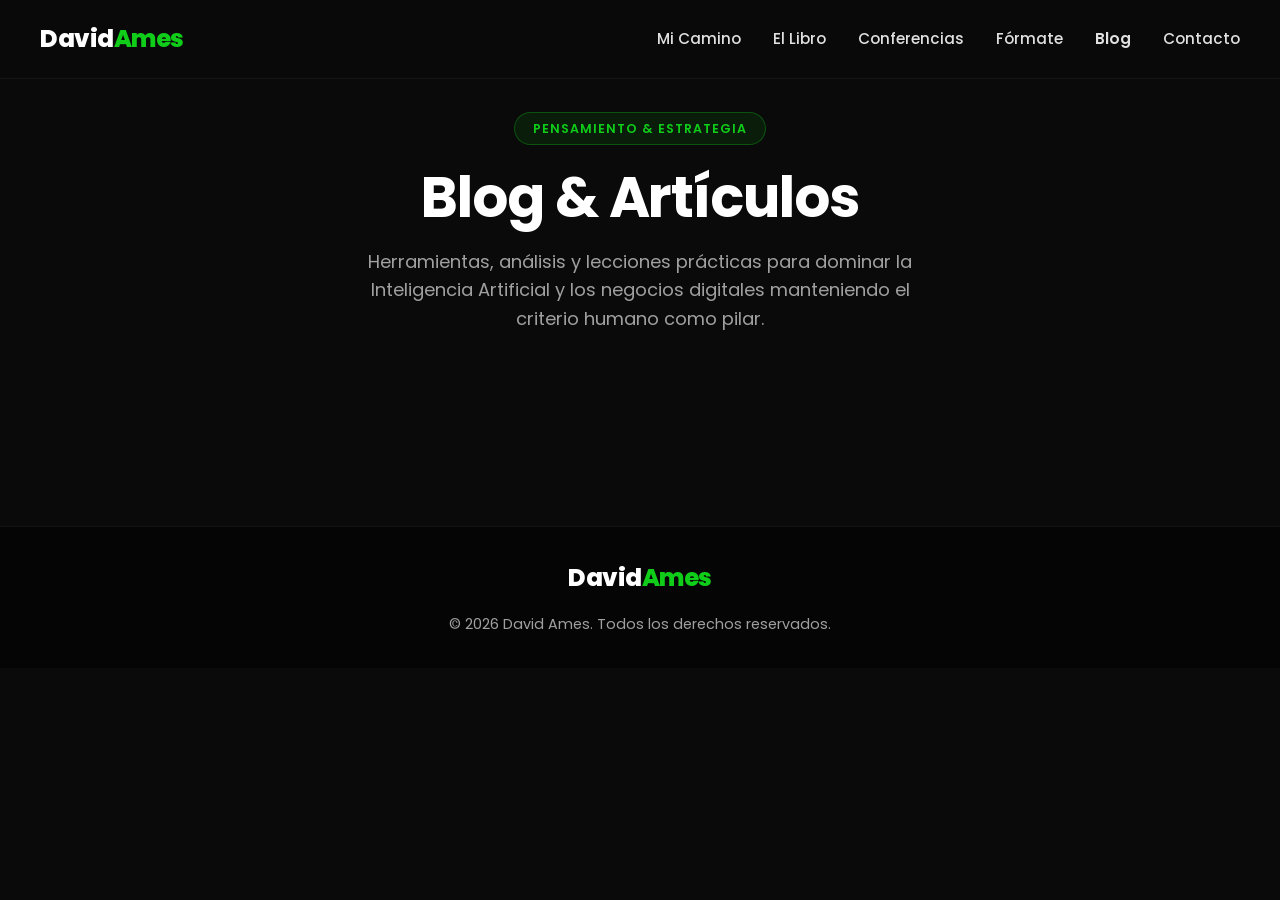
==== blog.html @ d7a1002a "Implementar infraestructura y página de Blog" ====
<!DOCTYPE html>
<html lang="es">
<head>
    <meta charset="UTF-8">
    <meta name="viewport" content="width=device-width, initial-scale=1.0">

    <!-- SEO Primario -->
    <title>Blog & Estrategia | David Ames — Marketing Digital e IA</title>
    <meta name="description" content="Artículos, guías y reflexiones prácticas sobre Inteligencia Artificial, Marketing Estratégico y Criterio Humano por David Ames.">
    <meta name="keywords" content="David Ames blog, marketing digital, inteligencia artificial, liderazgo, estrategia digital, conferencias">
    <meta name="author" content="David Ames">
    <link rel="canonical" href="https://davidamesc.com/blog.html">

    <!-- Favicon -->
    <link rel="icon" type="image/svg+xml" href="favicon.svg">

    <!-- Open Graph / Redes Sociales -->
    <meta property="og:type" content="website">
    <meta property="og:url" content="https://davidamesc.com/blog.html">
    <meta property="og:title" content="Blog & Estrategia | David Ames">
    <meta property="og:description" content="Artículos, guías y reflexiones prácticas sobre Inteligencia Artificial y Marketing con criterio humano.">
    <meta property="og:image" content="https://davidamesc.com/og-image.jpg">
    <meta property="og:locale" content="es_ES">
    <meta property="og:site_name" content="David Ames">

    <!-- Twitter / X Cards -->
    <meta name="twitter:card" content="summary_large_image">
    <meta name="twitter:url" content="https://davidamesc.com/blog.html">
    <meta name="twitter:title" content="Blog & Estrategia | David Ames">
    <meta name="twitter:description" content="Artículos y guías de IA y Marketing con propósito y criterio humano.">
    <meta name="twitter:image" content="https://davidamesc.com/og-image.jpg">

    <!-- Google Fonts: Poppins -->
    <link rel="preconnect" href="https://fonts.googleapis.com">
    <link rel="preconnect" href="https://fonts.gstatic.com" crossorigin>
    <link href="https://fonts.googleapis.com/css2?family=Poppins:wght@300;400;500;600;700;800&display=swap" rel="stylesheet">

    <link rel="stylesheet" href="styles.css">
</head>
<body>

    <!-- Header / Navbar -->
    <header id="navbar">
        <div class="nav-container">
            <a href="index.html" class="logo">David<span>Ames</span></a>
            <button class="hamburger" id="hamburger" aria-label="Abrir menú">☰</button>
            <nav class="nav-links" id="nav-links">
                <a href="index.html#mi-camino">Mi Camino</a>
                <a href="index.html#el-libro">El Libro</a>
                <a href="index.html#conferencias">Conferencias</a>
                <a href="index.html#formate">Fórmate</a>
                <a href="blog.html" class="highlight" style="font-weight: 600;">Blog</a>
                <a href="index.html#contacto">Contacto</a>
            </nav>
        </div>
    </header>

    <!-- Main Content -->
    <main>
        <!-- Hero del Blog -->
        <section class="blog-header container">
            <span class="blog-badge reveal">Pensamiento & Estrategia</span>
            <h1 class="section-title reveal">Blog & Artículos</h1>
            <p class="section-subtitle reveal">
                Herramientas, análisis y lecciones prácticas para dominar la Inteligencia Artificial y los negocios digitales manteniendo el criterio humano como pilar.
            </p>
        </section>

        <!-- Grilla de Artículos -->
        <section class="container" style="padding-left: 1.5rem; padding-right: 1.5rem;">
            <div class="blog-grid" id="blog-grid">
                
                <!-- ============================================================
                     AQUÍ SE INSERTAN LAS TARJETAS (La más reciente primero)
                     ============================================================ -->

            </div>
        </section>
    </main>

    <!-- Footer -->
    <footer>
        <div class="container" style="text-align: center;">
            <div style="font-size: 1.5rem; font-weight: 800; margin-bottom: 1rem; color: var(--color-white); letter-spacing: -0.02em;">
                David<span style="color: var(--color-primary);">Ames</span>
            </div>
            <p>&copy; 2026 David Ames. Todos los derechos reservados.</p>
        </div>
    </footer>

    <!-- Scripts -->
    <script src="script.js"></script>
</body>
</html>
---- styles.css ----
/* CSS Variables */
:root {
    --color-primary: #10cd19; /* Verde */
    --color-primary-dark: #0b9e12;
    --color-accent: #FFD700; /* Amarillo */
    --color-white: #FFFFFF;
    --color-black: #000000;
    --color-bg: #0a0a0a;
    --color-bg-alt: #111111;
    --color-text: #e0e0e0;
    --color-text-muted: #a0a0a0;
    --color-border: #222222;

    --transition: all 0.3s cubic-bezier(0.25, 0.8, 0.25, 1);
    --section-padding: clamp(4rem, 10vw, 8rem) 2rem;
    --max-width: 1200px;
}

/* Reset & BaseStyles */
* {
    margin: 0;
    padding: 0;
    box-sizing: border-box;
}

html {
    scroll-behavior: smooth;
    font-size: 16px;
}

body {
    font-family: 'Poppins', sans-serif;
    background-color: var(--color-bg);
    color: var(--color-text);
    line-height: 1.6;
    overflow-x: hidden;
}

h1, h2, h3, h4, h5, h6 {
    color: var(--color-white);
    line-height: 1.2;
    font-weight: 700;
}

a {
    text-decoration: none;
    color: inherit;
}

ul {
    list-style: none;
}

img {
    max-width: 100%;
    display: block;
}

.container {
    width: 100%;
    max-width: var(--max-width);
    margin: 0 auto;
}

.section-title {
    text-align: center;
    font-size: clamp(2rem, 5vw, 3.5rem);
    margin-bottom: 1rem;
    letter-spacing: -0.02em;
}

.section-subtitle {
    text-align: center;
    color: var(--color-text-muted);
    font-size: 1.125rem;
    margin-bottom: 4rem;
    max-width: 600px;
    margin-inline: auto;
}

.highlight {
    color: var(--color-primary);
}

/* Buttons */
.btn {
    display: inline-flex;
    align-items: center;
    justify-content: center;
    padding: 1rem 2rem;
    border-radius: 50px;
    font-weight: 600;
    font-size: 1rem;
    cursor: pointer;
    transition: var(--transition);
    border: none;
    text-align: center;
}

.btn-primary {
    background-color: var(--color-primary);
    color: var(--color-black);
    box-shadow: 0 4px 20px rgba(16, 205, 25, 0.3);
}

.btn-primary:hover {
    background-color: var(--color-primary-dark);
    transform: translateY(-3px);
    box-shadow: 0 6px 25px rgba(16, 205, 25, 0.4);
}

.btn-outline {
    background-color: transparent;
    color: var(--color-primary);
    border: 2px solid var(--color-primary);
}

.btn-outline:hover {
    background-color: rgba(16, 205, 25, 0.15);
    box-shadow: 0 0 15px rgba(16, 205, 25, 0.3);
    transform: translateY(-3px);
}

.btn-text {
    color: var(--color-white);
    padding: 1rem;
    position: relative;
}

.btn-text::after {
    content: '';
    position: absolute;
    bottom: 10px;
    left: 50%;
    transform: translateX(-50%);
    width: 0;
    height: 2px;
    background-color: var(--color-primary);
    transition: var(--transition);
}

.btn-text:hover::after {
    width: 80%;
}

/* Animations */
.reveal {
    opacity: 0;
    transform: translateY(30px);
    transition: all 0.8s cubic-bezier(0.5, 0, 0, 1);
}

.reveal.active {
    opacity: 1;
    transform: translateY(0);
}

/* ---------- Navbar ---------- */
header {
    position: fixed;
    top: 0;
    left: 0;
    width: 100%;
    padding: 1.25rem 2rem;
    z-index: 1000;
    background: rgba(10, 10, 10, 0.85);
    backdrop-filter: blur(10px);
    border-bottom: 1px solid rgba(255, 255, 255, 0.05);
    transition: var(--transition);
}

.nav-container {
    display: flex;
    justify-content: space-between;
    align-items: center;
    max-width: var(--max-width);
    margin: 0 auto;
}

.logo {
    font-size: 1.5rem;
    font-weight: 800;
    color: var(--color-white);
    letter-spacing: -0.02em;
}

.logo span {
    color: var(--color-primary);
}

.nav-links {
    display: flex;
    gap: 2rem;
}

.nav-links a {
    font-size: 0.95rem;
    font-weight: 500;
    color: var(--color-text);
    transition: var(--transition);
}

.nav-links a:hover {
    color: var(--color-primary);
}

.hamburger {
    display: none;
    cursor: pointer;
    background: none;
    border: none;
    color: var(--color-white);
    font-size: 1.5rem;
}

@media (max-width: 900px) {
    .nav-links {
        position: fixed;
        top: 70px;
        right: -100%;
        flex-direction: column;
        background: var(--color-bg-alt);
        width: 100%;
        text-align: center;
        padding: 2rem 0;
        transition: var(--transition);
        border-bottom: 1px solid var(--color-border);
        gap: 1.5rem;
    }

    .nav-links.active {
        right: 0;
    }

    .hamburger {
        display: block;
    }
}

/* ---------- Hero ---------- */
.hero {
    min-height: 100vh;
    display: flex;
    align-items: center;
    position: relative;
    padding: 8rem 2rem 4rem;
    background: radial-gradient(circle at 50% 30%, rgba(16, 205, 25, 0.08) 0%, transparent 50%), var(--color-bg);
    overflow: hidden;
}

.hero-content {
    max-width: 900px;
    margin: 0 auto;
    text-align: center;
    position: relative;
    z-index: 2;
}

.hero h1 {
    font-size: clamp(2.5rem, 8vw, 5rem);
    margin-bottom: 1.5rem;
    line-height: 1.1;
    letter-spacing: -0.03em;
}

.hero p {
    font-size: clamp(1.1rem, 2.5vw, 1.25rem);
    color: var(--color-text-muted);
    margin-bottom: 3rem;
    max-width: 700px;
    margin-inline: auto;
}

.hero-ctas {
    display: flex;
    gap: 1rem;
    justify-content: center;
    flex-wrap: wrap;
}


/* ---------- El Libro ---------- */
.book-section {
    background-color: var(--color-bg-alt);
    padding: var(--section-padding);
}

.book-container {
    display: grid;
    grid-template-columns: 1fr;
    gap: 4rem;
    align-items: center;
    max-width: 1000px;
    background: linear-gradient(145deg, #161616, #111111);
    border: 1px solid var(--color-border);
    border-radius: 24px;
    padding: clamp(2rem, 5vw, 4rem);
    margin: 0 auto;
    text-align: center;
    position: relative;
    overflow: hidden;
}

@media (min-width: 900px) {
    .book-container {
        grid-template-columns: 1.1fr 0.9fr;
        text-align: left;
    }
}

.book-container::before {
    content: '';
    position: absolute;
    top: 0;
    left: 0;
    width: 100%;
    height: 4px;
    background: linear-gradient(90deg, var(--color-primary), var(--color-accent));
}

.book-content h2 {
    font-size: clamp(2rem, 4vw, 3rem);
    margin-bottom: 1rem;
}

.book-phrase {
    font-size: 1.25rem;
    font-style: italic;
    color: var(--color-accent);
    margin-bottom: 2.5rem;
}

.progress-container {
    margin-bottom: 2.5rem;
    text-align: left;
}

.progress-label {
    display: flex;
    justify-content: space-between;
    margin-bottom: 0.5rem;
    font-weight: 500;
    font-size: 0.9rem;
    color: var(--color-text-muted);
}

.progress-bar-bg {
    width: 100%;
    height: 8px;
    background: rgba(255,255,255,0.1);
    border-radius: 4px;
    overflow: hidden;
}

.progress-fill {
    height: 100%;
    background: var(--color-primary);
    width: 0%; /* Animado por JS */
    border-radius: 4px;
    position: relative;
    box-shadow: 0 0 15px rgba(16, 205, 25, 0.5);
    transition: width 1.5s cubic-bezier(0.1, 0.7, 0.1, 1);
}

.progress-fill::after {
    content: '';
    position: absolute;
    top: 0;
    left: 0;
    right: 0;
    bottom: 0;
    background: linear-gradient(90deg, transparent, rgba(255,255,255,0.4), transparent);
    animation: shimmer 2s infinite;
}

@keyframes shimmer {
    0% { transform: translateX(-100%); }
    100% { transform: translateX(100%); }
}

/* Chapters Accordion */
.chapters-accordion {
    margin-bottom: 2.5rem;
    text-align: left;
}

.chapters-summary {
    display: inline-flex;
    align-items: center;
    padding: 0.8rem 1.5rem;
    background: rgba(255,255,255,0.05);
    border: 1px solid var(--color-border);
    border-radius: 50px;
    color: var(--color-text);
    font-weight: 500;
    cursor: pointer;
    user-select: none;
    transition: var(--transition);
}

.chapters-summary:hover {
    background: rgba(16, 205, 25, 0.1);
    color: var(--color-primary);
    border-color: rgba(16, 205, 25, 0.3);
}

.chapters-accordion[open] .chapters-summary {
    margin-bottom: 1.5rem;
    background: rgba(16, 205, 25, 0.1);
    color: var(--color-primary);
    border-color: rgba(16, 205, 25, 0.3);
}

.chapters-accordion .book-chapters {
    margin: 0;
    padding: 1.5rem;
    background: rgba(0,0,0,0.3);
    border-radius: 16px;
    border: 1px solid rgba(255,255,255,0.05);
    animation: slideDown 0.3s ease-out;
}

@keyframes slideDown {
    from { opacity: 0; transform: translateY(-10px); }
    to { opacity: 1; transform: translateY(0); }
}

.chapters-title {
    font-size: 1.1rem;
    color: var(--color-primary);
    margin-bottom: 1.2rem;
    font-weight: 600;
}

.chapters-list {
    display: flex;
    flex-direction: column;
}

.chapters-list li.chapter-item {
    display: flex;
    flex-direction: column;
    gap: 0.1rem;
    margin-bottom: 1.2rem;
}

.chapter-header {
    display: flex;
    align-items: center;
    gap: 1rem;
    color: var(--color-white);
    font-size: 1.05rem;
    font-weight: 600;
}

.chapter-subtitle {
    color: var(--color-text-muted);
    font-size: 0.85rem;
    padding-left: 2.5rem;
    line-height: 1.4;
}

.chapter-num {
    font-weight: 800;
    color: rgba(255,255,255,0.1);
    font-size: 1.5rem;
    line-height: 1;
}

/* Podcast Hype */
.podcast-hype {
    display: flex;
    align-items: center;
    gap: 1.5rem;
    text-align: left;
    background: linear-gradient(90deg, rgba(16, 205, 25, 0.1), transparent);
    padding: 1.5rem;
    border-radius: 16px;
    border-left: 4px solid var(--color-primary);
    margin-bottom: 2.5rem;
}

.podcast-icon {
    font-size: 2.5rem;
    line-height: 1;
}

.podcast-info h4 {
    font-size: 1.1rem;
    margin-bottom: 0.3rem;
    color: var(--color-white);
}

.podcast-info p {
    font-size: 0.9rem;
    color: var(--color-text-muted);
}

.optin-form {
    display: flex;
    gap: 1rem;
    flex-direction: column;
    width: 100%;
}

.optin-form input[type="email"] {
    flex-grow: 1;
    min-width: 220px;
}

@media (min-width: 600px) {
    .optin-form {
        flex-direction: row;
        flex-wrap: wrap;
    }
    .optin-form button {
        flex-shrink: 0;
    }
}

/* 3D Book Mockup */
.book-mockup-wrapper {
    position: relative;
    perspective: 1000px;
    display: flex;
    justify-content: center;
    align-items: center;
    padding: 2rem 0;
}

.book-mockup-glow {
    position: absolute;
    width: 200px;
    height: 300px;
    background: var(--color-primary);
    filter: blur(80px);
    opacity: 0.2;
    z-index: 1;
    top: 50%;
    left: 50%;
    transform: translate(-50%, -50%);
}

.book-mockup {
    position: relative;
    z-index: 2;
    width: 240px;
    height: 340px;
    background: linear-gradient(135deg, #1a1a1a, #050505);
    border-radius: 3px 12px 12px 3px;
    box-shadow: 
        inset 4px 0 10px rgba(0,0,0,0.5),
        inset -1px 0 2px rgba(255,255,255,0.1),
        30px 20px 40px rgba(0,0,0,0.8),
        -5px 0 10px rgba(16,205,25,0.2);
    transform: rotateY(-20deg) rotateX(5deg);
    transition: transform 0.5s ease, box-shadow 0.5s ease;
    border-left: 8px solid #000;
    display: flex;
    flex-direction: column;
    justify-content: center;
    align-items: center;
    text-align: center;
    padding: 2rem;
    border-right: 1px solid rgba(255,255,255,0.05);
}

@media (min-width: 900px) {
    .book-mockup {
        width: 280px;
        height: 400px;
    }
    .book-mockup-glow {
        width: 240px;
        height: 360px;
    }
}

.book-mockup:hover {
    transform: rotateY(-5deg) rotateX(0deg) scale(1.05);
    box-shadow: 
        inset 4px 0 10px rgba(0,0,0,0.5),
        inset -1px 0 2px rgba(255,255,255,0.2),
        15px 15px 30px rgba(0,0,0,0.6),
        -5px 0 10px rgba(16,205,25,0.4);
}

.book-cover {
    display: flex;
    flex-direction: column;
    align-items: center;
    justify-content: center;
    height: 100%;
    width: 100%;
    border: 1px solid rgba(255,255,255,0.05);
    padding: 1.5rem;
    border-radius: 4px 8px 8px 4px;
}

.book-author {
    color: var(--color-primary);
    font-size: 0.85rem;
    letter-spacing: 2px;
    text-transform: uppercase;
    margin-bottom: auto;
    font-weight: 500;
}

.book-title {
    font-size: 2.2rem;
    line-height: 1.1;
    margin: 2rem 0;
    font-weight: 700;
    color: var(--color-white);
}

.book-badge {
    margin-top: auto;
    background: rgba(16, 205, 25, 0.1);
    color: var(--color-primary);
    padding: 0.4rem 1rem;
    border-radius: 50px;
    font-size: 0.75rem;
    font-weight: 600;
    border: 1px solid rgba(16, 205, 25, 0.3);
    text-transform: uppercase;
}

.optin-form input {
    flex: 1;
    padding: 1rem 1.5rem;
    border-radius: 50px;
    border: 1px solid var(--color-border);
    background: rgba(0,0,0,0.5);
    color: var(--color-white);
    font-family: inherit;
    outline: none;
    transition: var(--transition);
}

.optin-form input:focus {
    border-color: var(--color-primary);
    background: rgba(0,0,0,0.8);
}

/* ---------- Mi Camino ---------- */
.timeline-section {
    padding: var(--section-padding);
    background-color: var(--color-bg);
}

.timeline {
    max-width: 800px;
    margin: 0 auto 5rem;
    position: relative;
}

.timeline::before {
    content: '';
    position: absolute;
    top: 0;
    bottom: 0;
    left: 20px;
    width: 2px;
    background: var(--color-border);
}

@media (min-width: 768px) {
    .timeline::before {
        left: 50%;
        transform: translateX(-50%);
    }
}

.timeline-item {
    position: relative;
    margin-bottom: 4rem;
    width: 100%;
}

.timeline-item:last-child {
    margin-bottom: 0;
}

.timeline-icon {
    position: absolute;
    left: 0;
    top: 0;
    width: 42px;
    height: 42px;
    background: var(--color-bg);
    border: 2px solid var(--color-primary);
    border-radius: 50%;
    display: flex;
    align-items: center;
    justify-content: center;
    font-size: 1.2rem;
    z-index: 2;
}

.timeline-content {
    margin-left: 70px;
    background: var(--color-bg-alt);
    padding: 2rem;
    border-radius: 16px;
    border: 1px solid var(--color-border);
    transition: var(--transition);
}

.timeline-content:hover {
    border-color: var(--color-primary);
    transform: translateY(-5px);
    box-shadow: 0 10px 30px rgba(0,0,0,0.5);
}

.timeline-content h3 {
    font-size: 1.5rem;
    margin-bottom: 0.5rem;
    color: var(--color-white);
}

.timeline-content p {
    color: var(--color-text-muted);
}

@media (min-width: 768px) {
    .timeline-item {
        display: flex;
        justify-content: flex-start;
        width: 100%;
    }
    .timeline-item:nth-child(even) {
        margin-left: 0;
        justify-content: flex-end;
    }
    .timeline-icon {
        left: 50%;
        transform: translateX(-50%);
    }
    .timeline-item:nth-child(odd) .timeline-content {
        width: calc(50% - 40px);
        margin-left: 0;
        margin-right: 0;
        text-align: right;
    }
    .timeline-item:nth-child(even) .timeline-content {
        width: calc(50% - 40px);
        margin-left: 0;
        margin-right: 0;
        text-align: left;
    }
}

@media (max-width: 767px) {
    .timeline::before { left: 15px; }
    .timeline-icon { width: 30px; height: 30px; font-size: 1rem; }
    .timeline-content { margin-left: 45px; padding: 1.5rem 1rem; }
    .timeline-content h3 { font-size: 1.3rem; }
}

.mantra {
    text-align: center;
    font-size: clamp(1.5rem, 3vw, 2.5rem);
    font-weight: 700;
    max-width: 900px;
    margin: 0 auto;
    line-height: 1.4;
    background: linear-gradient(135deg, var(--color-white), var(--color-text-muted));
    -webkit-background-clip: text;
    background-clip: text;
    -webkit-text-fill-color: transparent;
}

.mantra span {
    color: var(--color-primary);
    -webkit-text-fill-color: var(--color-primary);
}

/* ---------- Lo que cambio en ti ---------- */
.before-after-section {
    padding: var(--section-padding);
    background-color: var(--color-bg-alt);
}

.avatar-title {
    font-size: 1.5rem;
    color: var(--color-white);
    margin-bottom: 2rem;
    text-align: center;
    border-bottom: 1px solid rgba(255,255,255,0.05);
    padding-bottom: 1rem;
}

.ba-grid {
    display: grid;
    grid-template-columns: 1fr;
    gap: 2rem;
}

@media (min-width: 768px) {
    .ba-grid {
        grid-template-columns: 1fr 1fr;
    }
}

.ba-card {
    padding: 3rem;
    border-radius: 20px;
    background: var(--color-bg);
    border: 1px solid var(--color-border);
    position: relative;
    overflow: hidden;
    transition: var(--transition);
}

.ba-card:hover {
    transform: translateY(-5px);
}

.ba-card.before {
    border-top: 4px solid #ff4d4d;
}

.ba-card.after {
    border-top: 4px solid var(--color-primary);
}

.ba-label {
    display: inline-block;
    padding: 0.4rem 1rem;
    border-radius: 50px;
    font-size: 0.8rem;
    font-weight: 700;
    text-transform: uppercase;
    letter-spacing: 1px;
    margin-bottom: 2rem;
}

.before .ba-label { background: rgba(255, 77, 77, 0.1); color: #ff4d4d; }
.after .ba-label { background: rgba(16, 205, 25, 0.1); color: var(--color-primary); }

.ba-card h3 {
    font-size: 1.8rem;
    margin-bottom: 1rem;
}

.ba-list {
    margin-top: 1.5rem;
}

.ba-list li {
    position: relative;
    padding-left: 2rem;
    margin-bottom: 1rem;
    color: var(--color-text-muted);
}

.ba-list li::before {
    content: '✕';
    position: absolute;
    left: 0;
    top: 0;
    color: #ff4d4d;
    font-weight: bold;
}

.after .ba-list li::before {
    content: '✓';
    color: var(--color-primary);
}

.after .ba-list li {
    color: var(--color-text);
}

/* ---------- Conferencias ---------- */
.conferences-section {
    padding: var(--section-padding);
    background-color: var(--color-bg);
    position: relative;
    overflow: hidden;
}

.conf-grid {
    display: grid;
    grid-template-columns: 1fr;
    gap: 4rem;
    align-items: center;
}

@media (min-width: 900px) {
    .conf-grid {
        grid-template-columns: 1fr 1fr;
    }
}

.conf-badge {
    display: inline-block;
    padding: 0.5rem 1.2rem;
    background: rgba(16, 205, 25, 0.1);
    color: var(--color-primary);
    border-radius: 50px;
    font-size: 0.85rem;
    font-weight: 700;
    text-transform: uppercase;
    letter-spacing: 1px;
    margin-bottom: 1.5rem;
    border: 1px solid rgba(16, 205, 25, 0.3);
}

.conf-content h2 {
    font-size: clamp(2.5rem, 5vw, 4rem);
    margin-bottom: 1.5rem;
    line-height: 1.1;
}

.conf-content p {
    font-size: 1.2rem;
    color: var(--color-text-muted);
    margin-bottom: 2rem;
}

.conf-features-list {
    display: flex;
    flex-direction: column;
    gap: 1rem;
    margin-bottom: 3rem;
}

.conf-feature {
    display: flex;
    align-items: center;
    gap: 1rem;
    font-size: 1.1rem;
    color: var(--color-white);
}

.conf-feature span {
    color: var(--color-primary);
    font-size: 1.2rem;
    font-weight: bold;
}

.conf-feature strong {
    font-weight: 600;
}

.conf-image-wrapper {
    position: relative;
    width: 100%;
    border-radius: 24px;
}

.conf-image {
    width: 100%;
    border-radius: 24px;
    position: relative;
    z-index: 2;
    box-shadow: 0 20px 50px rgba(0,0,0,0.5);
    border: 1px solid rgba(255,255,255,0.05); /* Soft premium border */
}

.conf-image-glow {
    position: absolute;
    top: 50%;
    left: 50%;
    transform: translate(-50%, -50%);
    width: 80%;
    height: 80%;
    background: var(--color-primary);
    filter: blur(100px);
    opacity: 0.15;
    z-index: 1;
}

/* ---------- Fórmate ---------- */
.formate-section {
    padding: var(--section-padding);
    background-color: var(--color-bg-alt);
}

.pillars-grid {
    display: grid;
    grid-template-columns: 1fr;
    gap: 2rem;
}

@media (min-width: 768px) {
    .pillars-grid {
        grid-template-columns: 1fr 1fr;
    }
}

.pillar-card {
    background: linear-gradient(180deg, var(--color-bg), #050505);
    border: 1px solid var(--color-border);
    border-radius: 24px;
    padding: 3rem;
    transition: var(--transition);
    display: flex;
    flex-direction: column;
    height: 100%;
}

.pillar-card:hover {
    border-color: rgba(16, 205, 25, 0.3);
    box-shadow: 0 10px 40px rgba(0,0,0,0.4);
}

.pillar-icon {
    width: 60px;
    height: 60px;
    background: rgba(16, 205, 25, 0.1);
    color: var(--color-primary);
    border-radius: 16px;
    display: flex;
    align-items: center;
    justify-content: center;
    font-size: 1.8rem;
    margin-bottom: 1.5rem;
}

.pillar-card h3 {
    font-size: 1.8rem;
    margin-bottom: 1rem;
}

.pillar-card > p {
    color: var(--color-text-muted);
    margin-bottom: 2rem;
    flex-grow: 1;
}

.course-features {
    display: flex;
    flex-direction: column;
    gap: 1rem;
    margin-bottom: 2.5rem;
    margin-top: auto;
}

.course-features li {
    position: relative;
    padding-left: 1.8rem;
    color: var(--color-text);
    font-size: 0.95rem;
}

.course-features li::before {
    content: '✓';
    position: absolute;
    left: 0;
    top: 0;
    color: var(--color-primary);
    font-weight: bold;
    font-size: 1.1rem;
}

.course-features strong {
    color: var(--color-white);
    font-weight: 600;
}

.pillar-card .btn {
    width: 100%;
}

/* ---------- Testimonios ---------- */
.testimonials-section {
    padding: var(--section-padding);
    background-color: var(--color-bg);
}

.test-grid {
    display: grid;
    grid-template-columns: 1fr;
    gap: 2rem;
}

@media (min-width: 768px) {
    .test-grid {
        grid-template-columns: repeat(auto-fit, minmax(300px, 1fr));
    }
}

.test-card {
    background: var(--color-bg-alt);
    padding: 2.5rem;
    border-radius: 20px;
    border: 1px solid var(--color-border);
    position: relative;
}

.quote-icon {
    position: absolute;
    top: 1.5rem;
    right: 1.5rem;
    font-size: 3rem;
    color: rgba(255,255,255,0.05);
    line-height: 1;
}

.test-text {
    font-size: 1.05rem;
    font-style: italic;
    margin-bottom: 2rem;
    color: var(--color-text);
    position: relative;
    z-index: 1;
}

.test-author {
    display: flex;
    align-items: center;
    gap: 1rem;
}

.author-avatar {
    width: 50px;
    height: 50px;
    border-radius: 50%;
    background: var(--color-border);
    display: flex;
    align-items: center;
    justify-content: center;
    color: var(--color-white);
    font-weight: 700;
}

.author-info h4 {
    font-size: 1rem;
    margin-bottom: 0.2rem;
}

.author-info p {
    font-size: 0.85rem;
    color: var(--color-text-muted);
}

/* ---------- Agenda ---------- */
.agenda-section {
    padding: clamp(4rem, 10vw, 8rem) 2rem;
    background: radial-gradient(circle at center, rgba(16, 205, 25, 0.1) 0%, #050505 80%);
    border-top: 1px solid rgba(16, 205, 25, 0.2);
    border-bottom: 1px solid rgba(16, 205, 25, 0.2);
    text-align: center;
    position: relative;
}

.agenda-content {
    max-width: 700px;
    margin: 0 auto;
}

.agenda-content h2 {
    font-size: clamp(2rem, 4vw, 3.5rem);
    margin-bottom: 1rem;
}

.agenda-content p {
    font-size: 1.2rem;
    margin-bottom: 3rem;
    color: rgba(255,255,255,0.8);
}

/* ---------- Contacto y Footer ---------- */
.contact-section {
    padding: var(--section-padding);
    background-color: var(--color-bg-alt);
}

.contact-grid {
    display: grid;
    grid-template-columns: 1fr;
    gap: 4rem;
    max-width: 1000px;
    margin: 0 auto;
}

@media (min-width: 768px) {
    .contact-grid {
        grid-template-columns: 1fr 1fr;
    }
}

.contact-info h2 {
    font-size: clamp(2rem, 4vw, 3rem);
    margin-bottom: 1rem;
}

.contact-info p {
    color: var(--color-text-muted);
    margin-bottom: 2rem;
    font-size: 1.1rem;
}

.social-links {
    display: flex;
    gap: 1rem;
    flex-wrap: wrap;
}

.social-btn {
    display: flex;
    align-items: center;
    justify-content: center;
    width: 45px;
    height: 45px;
    border-radius: 50%;
    background: var(--color-bg);
    border: 1px solid var(--color-border);
    color: var(--color-white);
    transition: var(--transition);
}

.social-btn:hover {
    background: var(--color-primary);
    color: var(--color-black);
    border-color: var(--color-primary);
    transform: translateY(-3px);
}

.contact-form {
    display: flex;
    flex-direction: column;
    gap: 1.5rem;
}

.form-group {
    display: flex;
    flex-direction: column;
    gap: 0.5rem;
}

.form-group input,
.form-group textarea {
    width: 100%;
    padding: 1rem;
    border-radius: 12px;
    border: 1px solid var(--color-border);
    background: var(--color-bg);
    color: var(--color-white);
    font-family: inherit;
    resize: vertical;
    transition: var(--transition);
}

.form-group input:focus,
.form-group textarea:focus {
    outline: none;
    border-color: var(--color-primary);
}

footer {
    background-color: #050505;
    padding: 2rem;
    text-align: center;
    border-top: 1px solid rgba(255,255,255,0.05);
}

footer p {
    color: var(--color-text-muted);
    font-size: 0.9rem;
}

/* ---------- Comunidad WhatsApp ---------- */
.whatsapp-section {
    padding: var(--section-padding);
    background-color: var(--color-bg);
}

.whatsapp-card {
    background: linear-gradient(135deg, #070f08 0%, #083d0b 50%, #10cd19 100%);
    border-radius: 24px;
    padding: 5rem 2rem;
    text-align: center;
    max-width: 850px;
    margin: 0 auto;
    box-shadow: 0 20px 60px rgba(16, 205, 25, 0.25), 0 0 0 1px rgba(16, 205, 25, 0.15);
    border: 1px solid rgba(16, 205, 25, 0.2);
    position: relative;
    overflow: hidden;
}

.whatsapp-card::before {
    content: '';
    position: absolute;
    top: -60px;
    right: -60px;
    width: 220px;
    height: 220px;
    border-radius: 50%;
    background: rgba(16, 205, 25, 0.15);
    filter: blur(40px);
    pointer-events: none;
}

.whatsapp-card h2 {
    font-size: clamp(2rem, 5vw, 3rem);
    color: var(--color-white);
    margin-bottom: 0.5rem;
}

.whatsapp-card p {
    font-size: 1.1rem;
    color: rgba(255, 255, 255, 0.9);
    margin-bottom: 2.5rem;
}

.btn-whatsapp {
    display: inline-flex;
    align-items: center;
    justify-content: center;
    padding: 1rem 2.5rem;
    border-radius: 50px;
    font-weight: 700;
    font-size: 1.1rem;
    cursor: pointer;
    text-align: center;
    background-color: var(--color-black);
    color: var(--color-primary);
    box-shadow: 0 8px 20px rgba(0,0,0,0.4);
    border: 2px solid rgba(16, 205, 25, 0.4);
    transition: var(--transition);
    position: relative;
    z-index: 1;
}

.btn-whatsapp:hover {
    background-color: var(--color-primary);
    color: var(--color-black);
    border-color: var(--color-primary);
    transform: translateY(-3px);
    box-shadow: 0 12px 30px rgba(16, 205, 25, 0.4);
}

/* ---------- Responsive Mobile Pequeño (<375px) ---------- */
@media (max-width: 375px) {
    .whatsapp-card {
        padding: 3rem 1.25rem;
    }

    .whatsapp-card h2 {
        font-size: 1.8rem;
    }

    .btn-whatsapp {
        width: 100%;
        font-size: 1rem;
        padding: 0.9rem 1.25rem;
    }

    .pillar-card,
    .ba-card,
    .test-card {
        padding: 1.5rem 1rem;
    }

    .hero {
        padding: 7rem 1.25rem 3rem;
    }

    .btn {
        padding: 0.85rem 1.5rem;
        font-size: 0.9rem;
    }
}

/* ---------- Responsive Tablet (600-900px) ---------- */
@media (min-width: 600px) and (max-width: 900px) {
    .whatsapp-card {
        padding: 4rem 2.5rem;
    }

    .pillars-grid {
        grid-template-columns: 1fr;
    }
}

/* ==========================================================================
   Blog & Artículos (Arquitectura Estática davidamesc.com)
   ========================================================================== */
.blog-header {
    padding-top: 7rem;
    padding-bottom: 2rem;
    text-align: center;
}

.blog-badge {
    display: inline-block;
    background: rgba(16, 205, 25, 0.1);
    color: var(--color-primary);
    border: 1px solid rgba(16, 205, 25, 0.3);
    padding: 0.35rem 1.1rem;
    border-radius: 50px;
    font-size: 0.78rem;
    font-weight: 600;
    letter-spacing: 1px;
    text-transform: uppercase;
    margin-bottom: 1.2rem;
}

.blog-grid {
    display: grid;
    grid-template-columns: repeat(auto-fill, minmax(320px, 1fr));
    gap: 2.2rem;
    padding-bottom: 6rem;
}

.blog-card {
    background: linear-gradient(145deg, #141414, #0f0f0f);
    border: 1px solid var(--color-border);
    border-radius: 18px;
    overflow: hidden;
    display: flex;
    flex-direction: column;
    transition: var(--transition);
    position: relative;
}

.blog-card:hover {
    border-color: rgba(16, 205, 25, 0.4);
    transform: translateY(-6px);
    box-shadow: 0 12px 35px rgba(0, 0, 0, 0.6), 0 0 20px rgba(16, 205, 25, 0.15);
}

.blog-card-img {
    display: block;
    overflow: hidden;
    aspect-ratio: 16 / 9;
    background: #0d0d0d;
}

.blog-card-img img {
    width: 100%;
    height: 100%;
    object-fit: cover;
    transition: transform 0.5s cubic-bezier(0.25, 0.8, 0.25, 1);
}

.blog-card:hover .blog-card-img img {
    transform: scale(1.05);
}

.blog-card-body {
    padding: 1.8rem;
    display: flex;
    flex-direction: column;
    flex-grow: 1;
}

.blog-card-meta {
    display: flex;
    justify-content: space-between;
    align-items: center;
    margin-bottom: 0.85rem;
    font-size: 0.82rem;
}

.blog-card-category {
    color: var(--color-primary);
    font-weight: 600;
    text-transform: uppercase;
    letter-spacing: 0.5px;
}

.blog-card-time {
    color: var(--color-text-muted);
}

.blog-card-title {
    font-size: 1.28rem;
    font-weight: 700;
    line-height: 1.35;
    margin-bottom: 0.85rem;
    letter-spacing: -0.01em;
}

.blog-card-title a {
    color: var(--color-white);
    transition: var(--transition);
}

.blog-card-title a:hover {
    color: var(--color-primary);
}

.blog-card-excerpt {
    color: var(--color-text-muted);
    font-size: 0.92rem;
    line-height: 1.65;
    margin-bottom: 1.5rem;
    flex-grow: 1;
}

.blog-card-link {
    color: var(--color-primary);
    font-weight: 600;
    font-size: 0.92rem;
    display: inline-flex;
    align-items: center;
    gap: 0.4rem;
    transition: var(--transition);
}

.blog-card-link:hover {
    gap: 0.7rem;
    color: var(--color-white);
}

/* Estilos de Lectura de Artículos (/articulos/<slug>.html) */
.article-container {
    max-width: 820px;
    margin: 0 auto;
    padding: 2rem 1.5rem 5rem;
}

.article-breadcrumbs {
    font-size: 0.85rem;
    color: var(--color-text-muted);
    margin-bottom: 1.5rem;
}

.article-breadcrumbs a {
    color: var(--color-text-muted);
    transition: var(--transition);
}

.article-breadcrumbs a:hover {
    color: var(--color-primary);
}

.article-header {
    margin-bottom: 2.5rem;
}

.article-header h1 {
    font-size: clamp(2rem, 5vw, 3rem);
    line-height: 1.2;
    margin-bottom: 1rem;
    letter-spacing: -0.02em;
}

.article-header-meta {
    display: flex;
    gap: 1rem;
    align-items: center;
    color: var(--color-text-muted);
    font-size: 0.9rem;
    flex-wrap: wrap;
}

.article-featured-img {
    border-radius: 18px;
    overflow: hidden;
    margin-bottom: 3rem;
    border: 1px solid var(--color-border);
    box-shadow: 0 10px 30px rgba(0, 0, 0, 0.5);
}

.article-featured-img img {
    width: 100%;
    height: auto;
    display: block;
}

.article-body {
    font-size: 1.08rem;
    line-height: 1.85;
    color: var(--color-text);
}

.article-body h2 {
    font-size: clamp(1.55rem, 3vw, 2.1rem);
    margin: 2.8rem 0 1rem;
    color: var(--color-white);
    letter-spacing: -0.01em;
}

.article-body h3 {
    font-size: 1.35rem;
    margin: 2rem 0 0.8rem;
    color: var(--color-white);
}

.article-body p {
    margin-bottom: 1.6rem;
}

.article-body ul, .article-body ol {
    margin: 1.2rem 0 1.8rem 1.8rem;
}

.article-body li {
    margin-bottom: 0.6rem;
    color: var(--color-text);
}

.article-body blockquote {
    border-left: 3px solid var(--color-primary);
    padding: 1.2rem 1.6rem;
    margin: 2.2rem 0;
    background: rgba(16, 205, 25, 0.05);
    border-radius: 0 14px 14px 0;
    font-style: italic;
    color: var(--color-white);
}

.article-highlight-box {
    background: linear-gradient(145deg, #141414, #0f0f0f);
    border: 1px solid var(--color-border);
    border-left: 4px solid var(--color-primary);
    padding: 1.8rem;
    border-radius: 14px;
    margin: 2.5rem 0;
}

.article-author-box {
    margin-top: 4.5rem;
    padding: 2rem;
    background: var(--color-bg-alt);
    border: 1px solid var(--color-border);
    border-radius: 16px;
    display: flex;
    gap: 1.5rem;
    align-items: center;
    flex-wrap: wrap;
}

.article-author-avatar {
    width: 68px;
    height: 68px;
    border-radius: 50%;
    background: var(--color-primary);
    color: #000;
    display: flex;
    align-items: center;
    justify-content: center;
    font-weight: 800;
    font-size: 1.4rem;
    flex-shrink: 0;
}
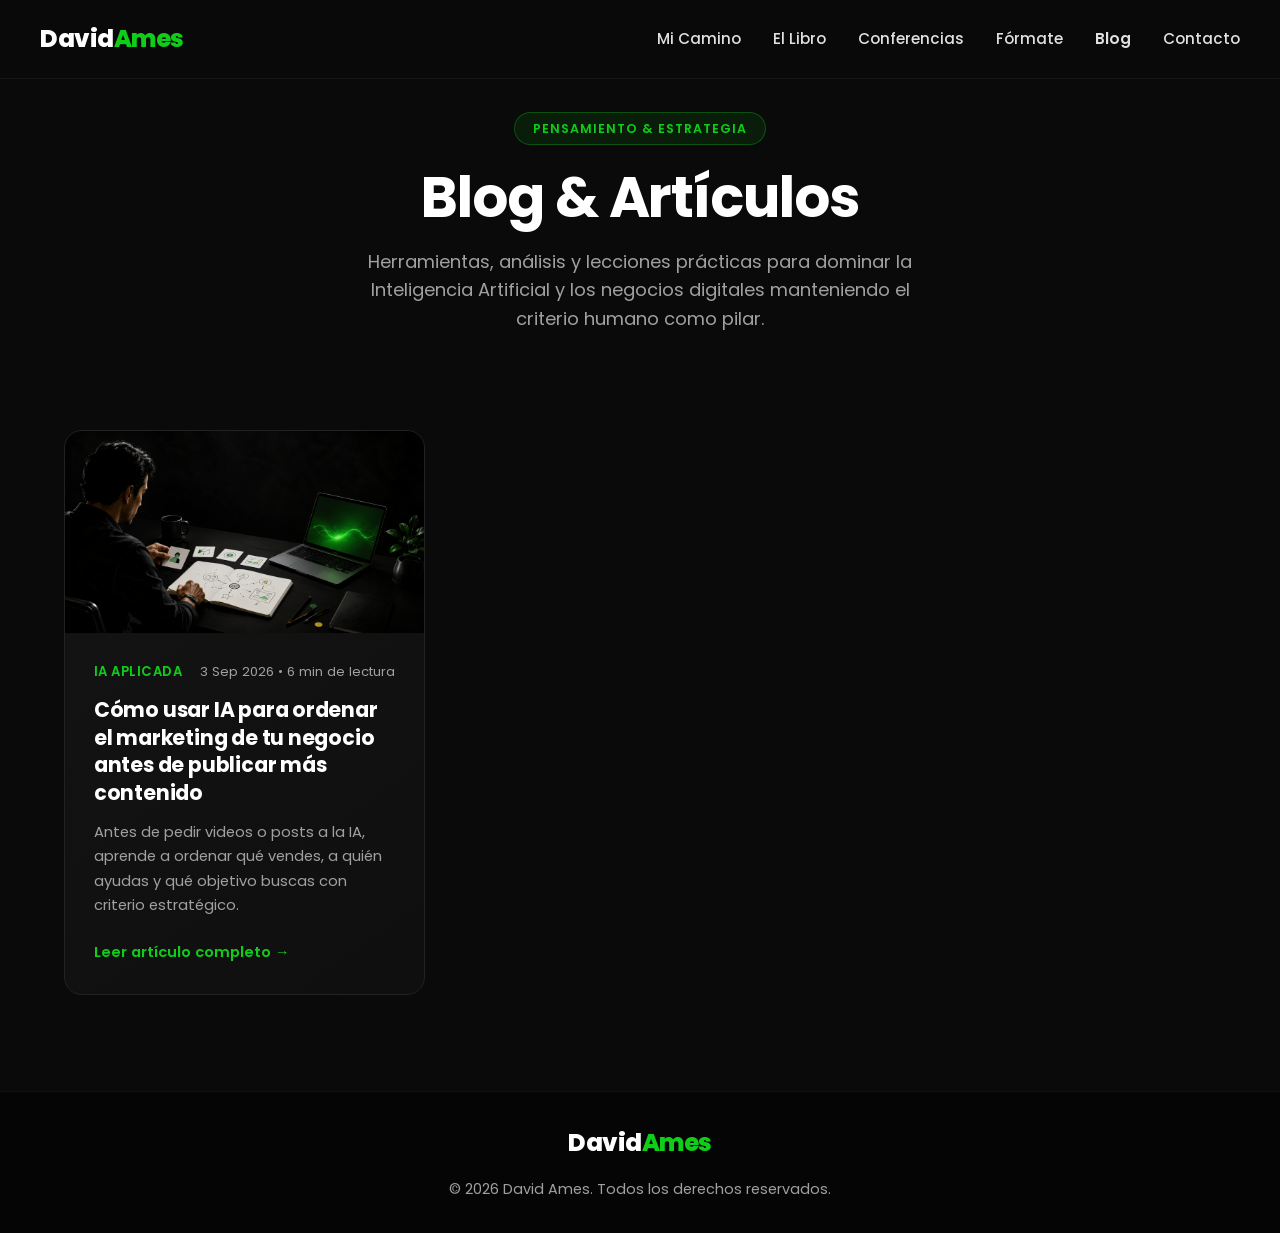
==== commit b629d222: "Publicar primer articulo del blog: Como usar IA para ordenar el marketing de tu negocio" ====
--- a/blog.html
+++ b/blog.html
@@ -73,6 +73,26 @@
                 <!-- ============================================================
                      AQUÍ SE INSERTAN LAS TARJETAS (La más reciente primero)
                      ============================================================ -->
+                <article class="blog-card reveal">
+                    <a href="articulos/como-usar-ia-para-ordenar-marketing-negocio.html" class="blog-card-img">
+                        <img src="img/blog/como-usar-ia-para-ordenar-marketing-negocio.webp" alt="Emprendedor ordenando un mapa de marketing con inteligencia artificial" loading="lazy">
+                    </a>
+                    <div class="blog-card-body">
+                        <div class="blog-card-meta">
+                            <span class="blog-card-category">IA Aplicada</span>
+                            <span class="blog-card-time">3 Sep 2026 • 6 min de lectura</span>
+                        </div>
+                        <h2 class="blog-card-title">
+                            <a href="articulos/como-usar-ia-para-ordenar-marketing-negocio.html">Cómo usar IA para ordenar el marketing de tu negocio antes de publicar más contenido</a>
+                        </h2>
+                        <p class="blog-card-excerpt">
+                            Antes de pedir videos o posts a la IA, aprende a ordenar qué vendes, a quién ayudas y qué objetivo buscas con criterio estratégico.
+                        </p>
+                        <a href="articulos/como-usar-ia-para-ordenar-marketing-negocio.html" class="blog-card-link">
+                            Leer artículo completo →
+                        </a>
+                    </div>
+                </article>
 
             </div>
         </section>
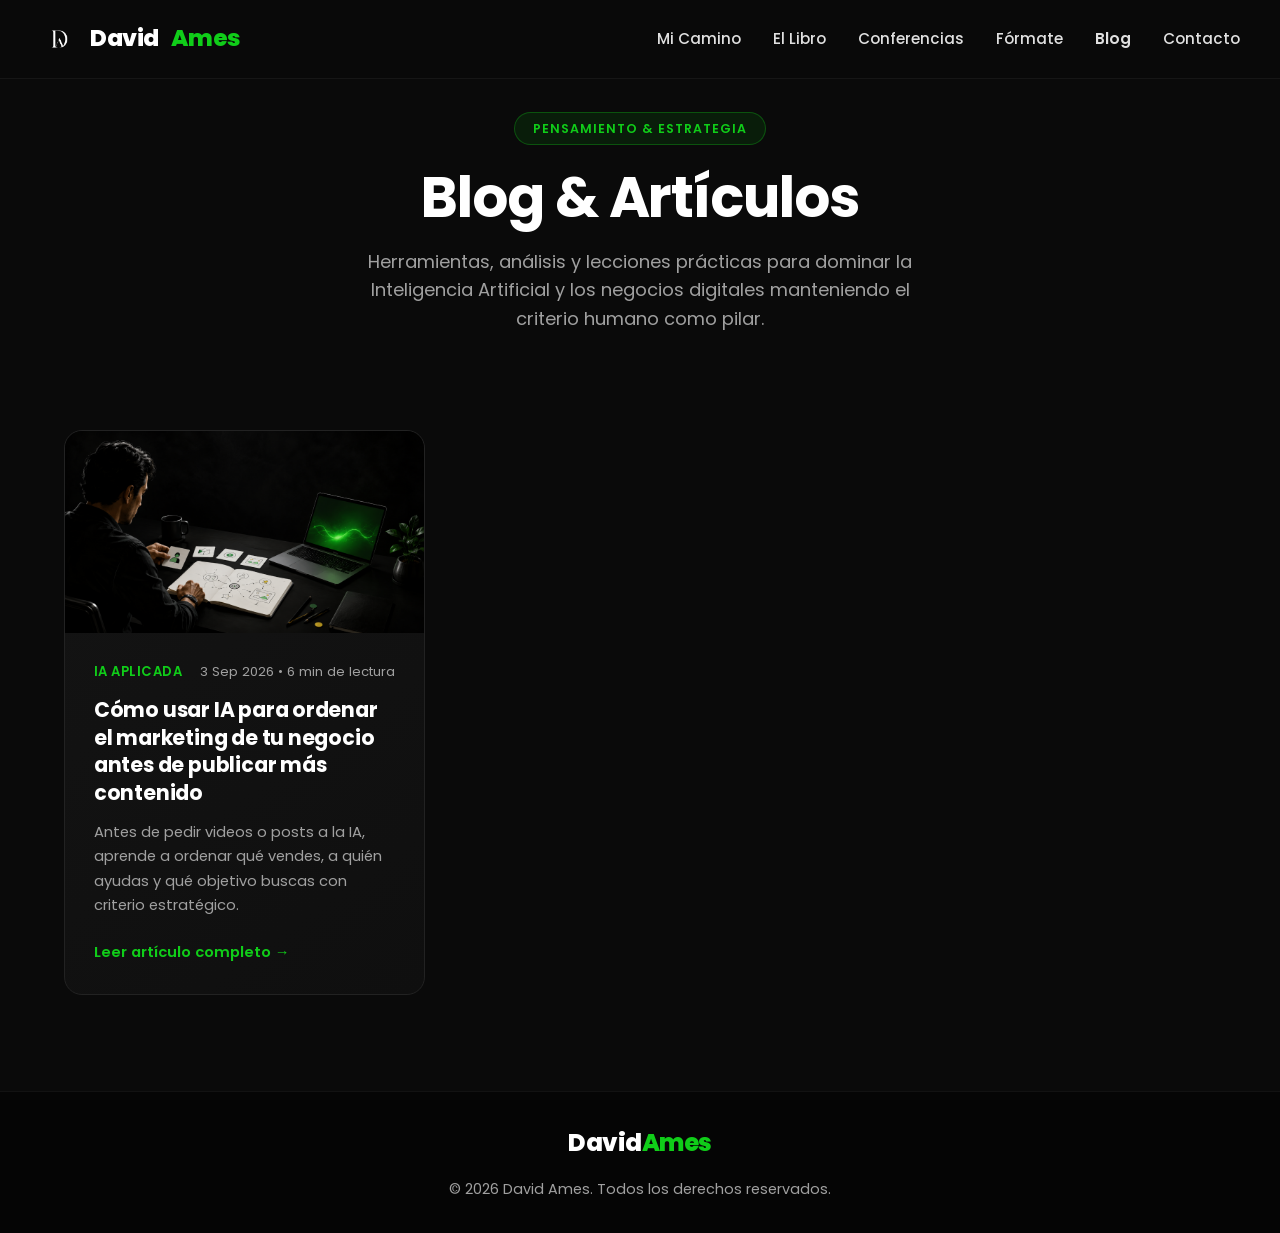
==== commit 531d796f: "Actualizar imagotipo oficial DA con monograma en alta resolucion y favicon" ====
--- a/blog.html
+++ b/blog.html
@@ -12,7 +12,8 @@
     <link rel="canonical" href="https://davidamesc.com/blog.html">
 
     <!-- Favicon -->
-    <link rel="icon" type="image/svg+xml" href="favicon.svg">
+    <link rel="icon" type="image/png" href="logo-da.png">
+    <link rel="apple-touch-icon" href="logo-da.png">
 
     <!-- Open Graph / Redes Sociales -->
     <meta property="og:type" content="website">
@@ -42,7 +43,10 @@
     <!-- Header / Navbar -->
     <header id="navbar">
         <div class="nav-container">
-            <a href="index.html" class="logo">David<span>Ames</span></a>
+            <a href="index.html" class="logo">
+                <img src="logo-da.png" alt="DA Monograma" class="logo-img">
+                David<span>Ames</span>
+            </a>
             <button class="hamburger" id="hamburger" aria-label="Abrir menú">☰</button>
             <nav class="nav-links" id="nav-links">
                 <a href="index.html#mi-camino">Mi Camino</a>
--- a/styles.css
+++ b/styles.css
@@ -178,14 +178,30 @@
 }
 
 .logo {
-    font-size: 1.5rem;
+    display: inline-flex;
+    align-items: center;
+    gap: 0.75rem;
+    font-size: 1.45rem;
     font-weight: 800;
     color: var(--color-white);
     letter-spacing: -0.02em;
+    text-decoration: none;
 }
 
 .logo span {
     color: var(--color-primary);
+}
+
+.logo-img {
+    height: 38px;
+    width: auto;
+    object-fit: contain;
+    transition: var(--transition);
+}
+
+.logo:hover .logo-img {
+    transform: scale(1.08);
+    filter: drop-shadow(0 0 10px rgba(16, 205, 25, 0.5));
 }
 
 .nav-links {
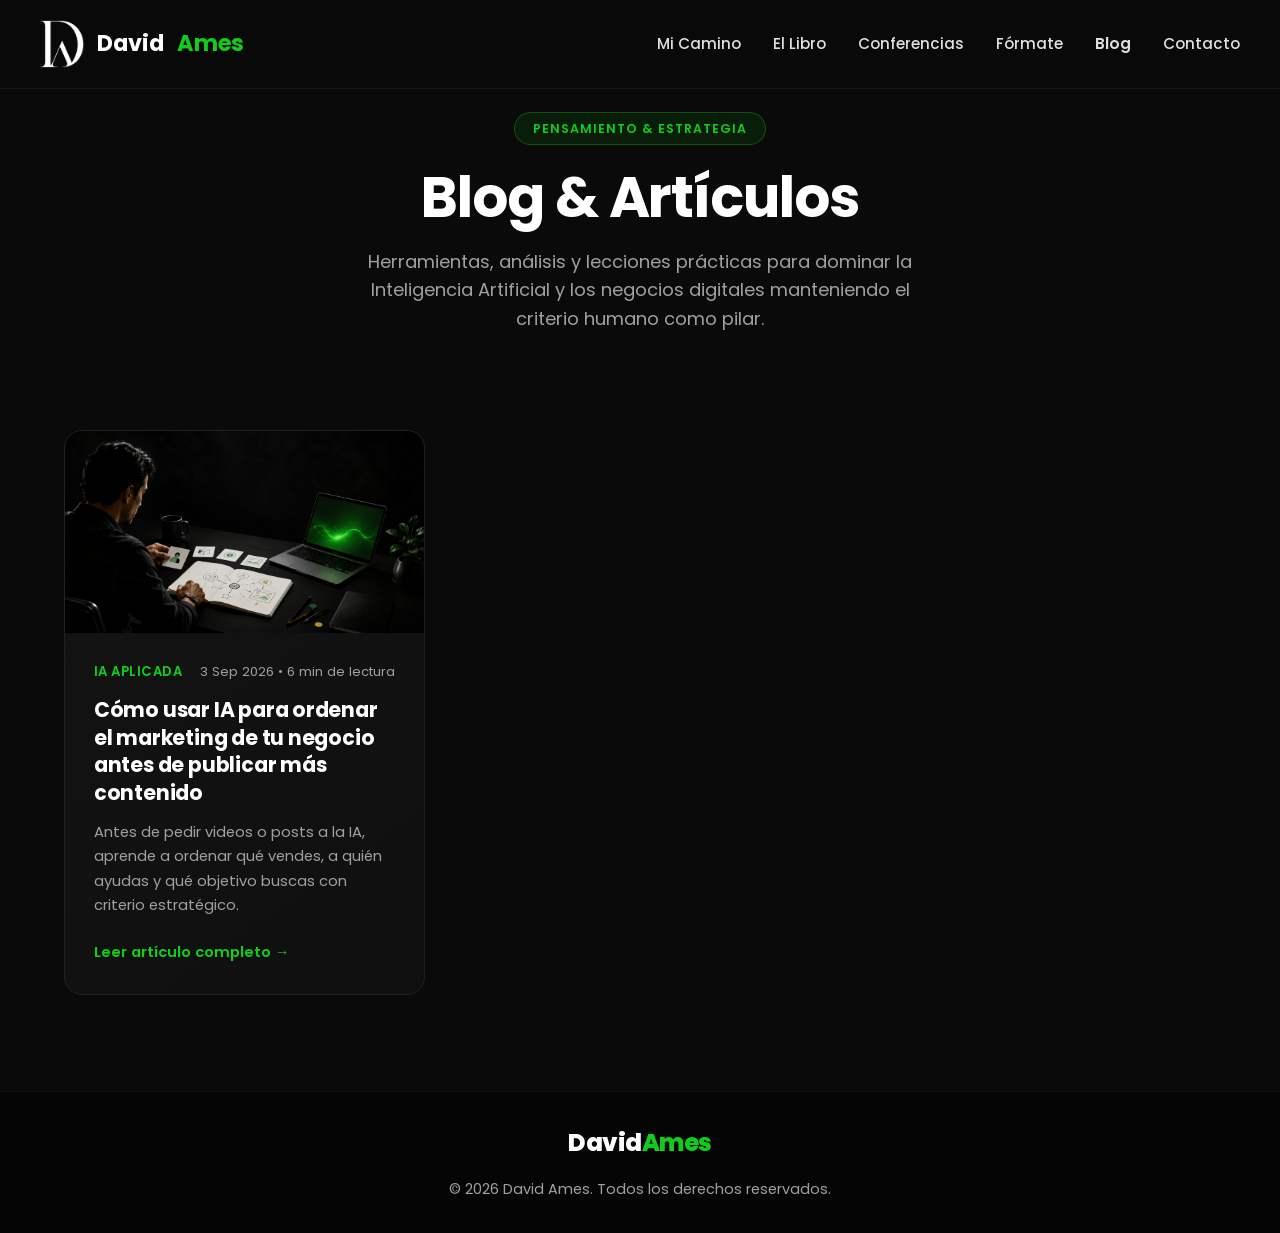
==== commit 555b091b: "Recortar margenes vacios del logo y aumentar presencia visual a 48px" ====
--- a/blog.html
+++ b/blog.html
@@ -36,7 +36,7 @@
     <link rel="preconnect" href="https://fonts.gstatic.com" crossorigin>
     <link href="https://fonts.googleapis.com/css2?family=Poppins:wght@300;400;500;600;700;800&display=swap" rel="stylesheet">
 
-    <link rel="stylesheet" href="styles.css">
+    <link rel="stylesheet" href="styles.css?v=3">
 </head>
 <body>
 
@@ -44,7 +44,7 @@
     <header id="navbar">
         <div class="nav-container">
             <a href="index.html" class="logo">
-                <img src="logo-da.png" alt="DA Monograma" class="logo-img">
+                <img src="logo-da.png" alt="DA Monograma" class="logo-img" height="48" style="height: 48px; width: auto; max-height: 48px;">
                 David<span>Ames</span>
             </a>
             <button class="hamburger" id="hamburger" aria-label="Abrir menú">☰</button>
--- a/styles.css
+++ b/styles.css
@@ -180,11 +180,11 @@
 .logo {
     display: inline-flex;
     align-items: center;
-    gap: 0.75rem;
-    font-size: 1.45rem;
-    font-weight: 800;
-    color: var(--color-white);
-    letter-spacing: -0.02em;
+    gap: 0.85rem;
+    font-size: 1.4rem;
+    font-weight: 700;
+    color: var(--color-white);
+    letter-spacing: -0.01em;
     text-decoration: none;
 }
 
@@ -192,16 +192,22 @@
     color: var(--color-primary);
 }
 
-.logo-img {
-    height: 38px;
-    width: auto;
+.logo-img,
+.logo img {
+    height: 48px !important;
+    max-height: 48px !important;
+    width: auto !important;
     object-fit: contain;
+    display: inline-block !important;
+    vertical-align: middle;
+    flex-shrink: 0;
     transition: var(--transition);
 }
 
-.logo:hover .logo-img {
+.logo:hover .logo-img,
+.logo:hover img {
     transform: scale(1.08);
-    filter: drop-shadow(0 0 10px rgba(16, 205, 25, 0.5));
+    filter: drop-shadow(0 0 14px rgba(16, 205, 25, 0.65));
 }
 
 .nav-links {
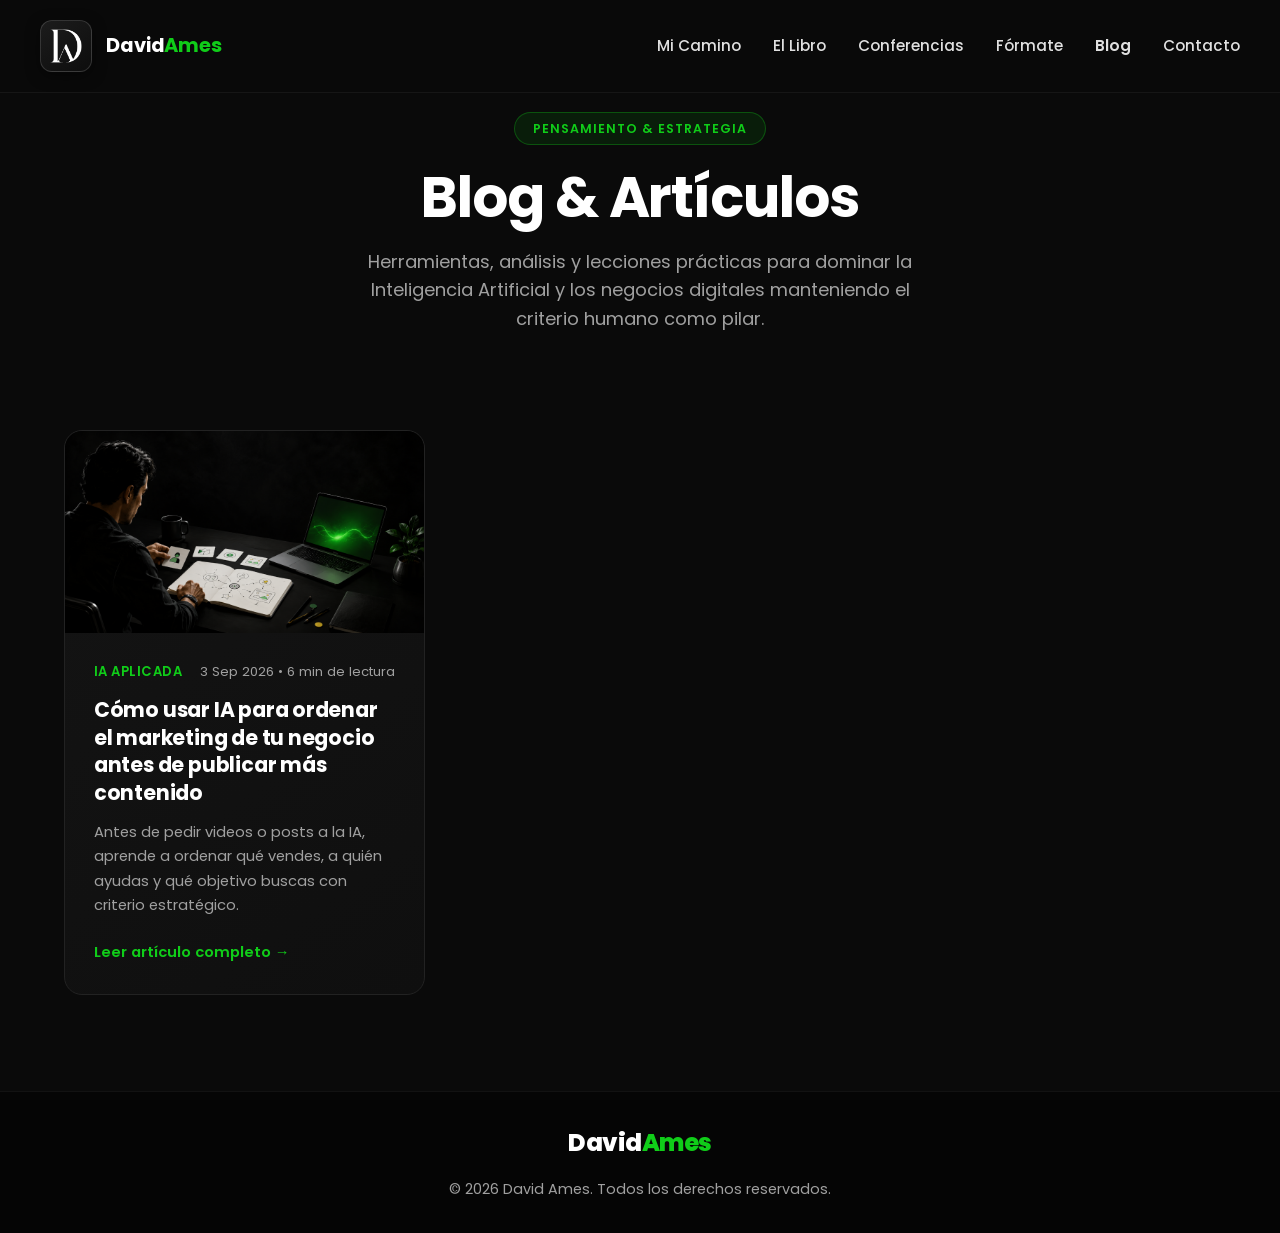
==== commit 7764458c: "Crear tarjeta-badge elegante para el logo DA y equilibrar tipografia a v=4" ====
--- a/blog.html
+++ b/blog.html
@@ -36,7 +36,7 @@
     <link rel="preconnect" href="https://fonts.gstatic.com" crossorigin>
     <link href="https://fonts.googleapis.com/css2?family=Poppins:wght@300;400;500;600;700;800&display=swap" rel="stylesheet">
 
-    <link rel="stylesheet" href="styles.css?v=3">
+    <link rel="stylesheet" href="styles.css?v=4">
 </head>
 <body>
 
@@ -44,8 +44,10 @@
     <header id="navbar">
         <div class="nav-container">
             <a href="index.html" class="logo">
-                <img src="logo-da.png" alt="DA Monograma" class="logo-img" height="48" style="height: 48px; width: auto; max-height: 48px;">
-                David<span>Ames</span>
+                <div class="logo-badge">
+                    <img src="logo-da.png" alt="DA Monograma" class="logo-img">
+                </div>
+                <span class="logo-name">David<span>Ames</span></span>
             </a>
             <button class="hamburger" id="hamburger" aria-label="Abrir menú">☰</button>
             <nav class="nav-links" id="nav-links">
--- a/styles.css
+++ b/styles.css
@@ -180,34 +180,56 @@
 .logo {
     display: inline-flex;
     align-items: center;
-    gap: 0.85rem;
-    font-size: 1.4rem;
-    font-weight: 700;
-    color: var(--color-white);
-    letter-spacing: -0.01em;
+    gap: 0.9rem;
     text-decoration: none;
-}
-
-.logo span {
-    color: var(--color-primary);
-}
-
-.logo-img,
-.logo img {
-    height: 48px !important;
-    max-height: 48px !important;
+    transition: var(--transition);
+}
+
+.logo-badge {
+    width: 52px;
+    height: 52px;
+    display: flex;
+    align-items: center;
+    justify-content: center;
+    background: linear-gradient(145deg, #1c1c1c, #0d0d0d);
+    border: 1px solid rgba(255, 255, 255, 0.15);
+    border-radius: 12px;
+    box-shadow: 0 4px 14px rgba(0, 0, 0, 0.5);
+    transition: all 0.35s cubic-bezier(0.25, 0.8, 0.25, 1);
+    flex-shrink: 0;
+}
+
+.logo-badge img,
+.logo-img {
+    height: 35px !important;
+    max-height: 35px !important;
     width: auto !important;
     object-fit: contain;
-    display: inline-block !important;
-    vertical-align: middle;
-    flex-shrink: 0;
-    transition: var(--transition);
-}
-
-.logo:hover .logo-img,
-.logo:hover img {
+    display: block !important;
+    transition: transform 0.35s ease, filter 0.35s ease;
+}
+
+.logo-name {
+    font-size: 1.22rem;
+    font-weight: 700;
+    color: var(--color-white);
+    letter-spacing: -0.01em;
+}
+
+.logo-name span {
+    color: var(--color-primary);
+}
+
+.logo:hover .logo-badge {
+    border-color: rgba(16, 205, 25, 0.6);
+    background: linear-gradient(145deg, #222222, #0f0f0f);
+    transform: translateY(-2px);
+    box-shadow: 0 6px 20px rgba(0, 0, 0, 0.6), 0 0 16px rgba(16, 205, 25, 0.25);
+}
+
+.logo:hover .logo-badge img {
     transform: scale(1.08);
-    filter: drop-shadow(0 0 14px rgba(16, 205, 25, 0.65));
+    filter: drop-shadow(0 0 8px rgba(16, 205, 25, 0.5));
 }
 
 .nav-links {
